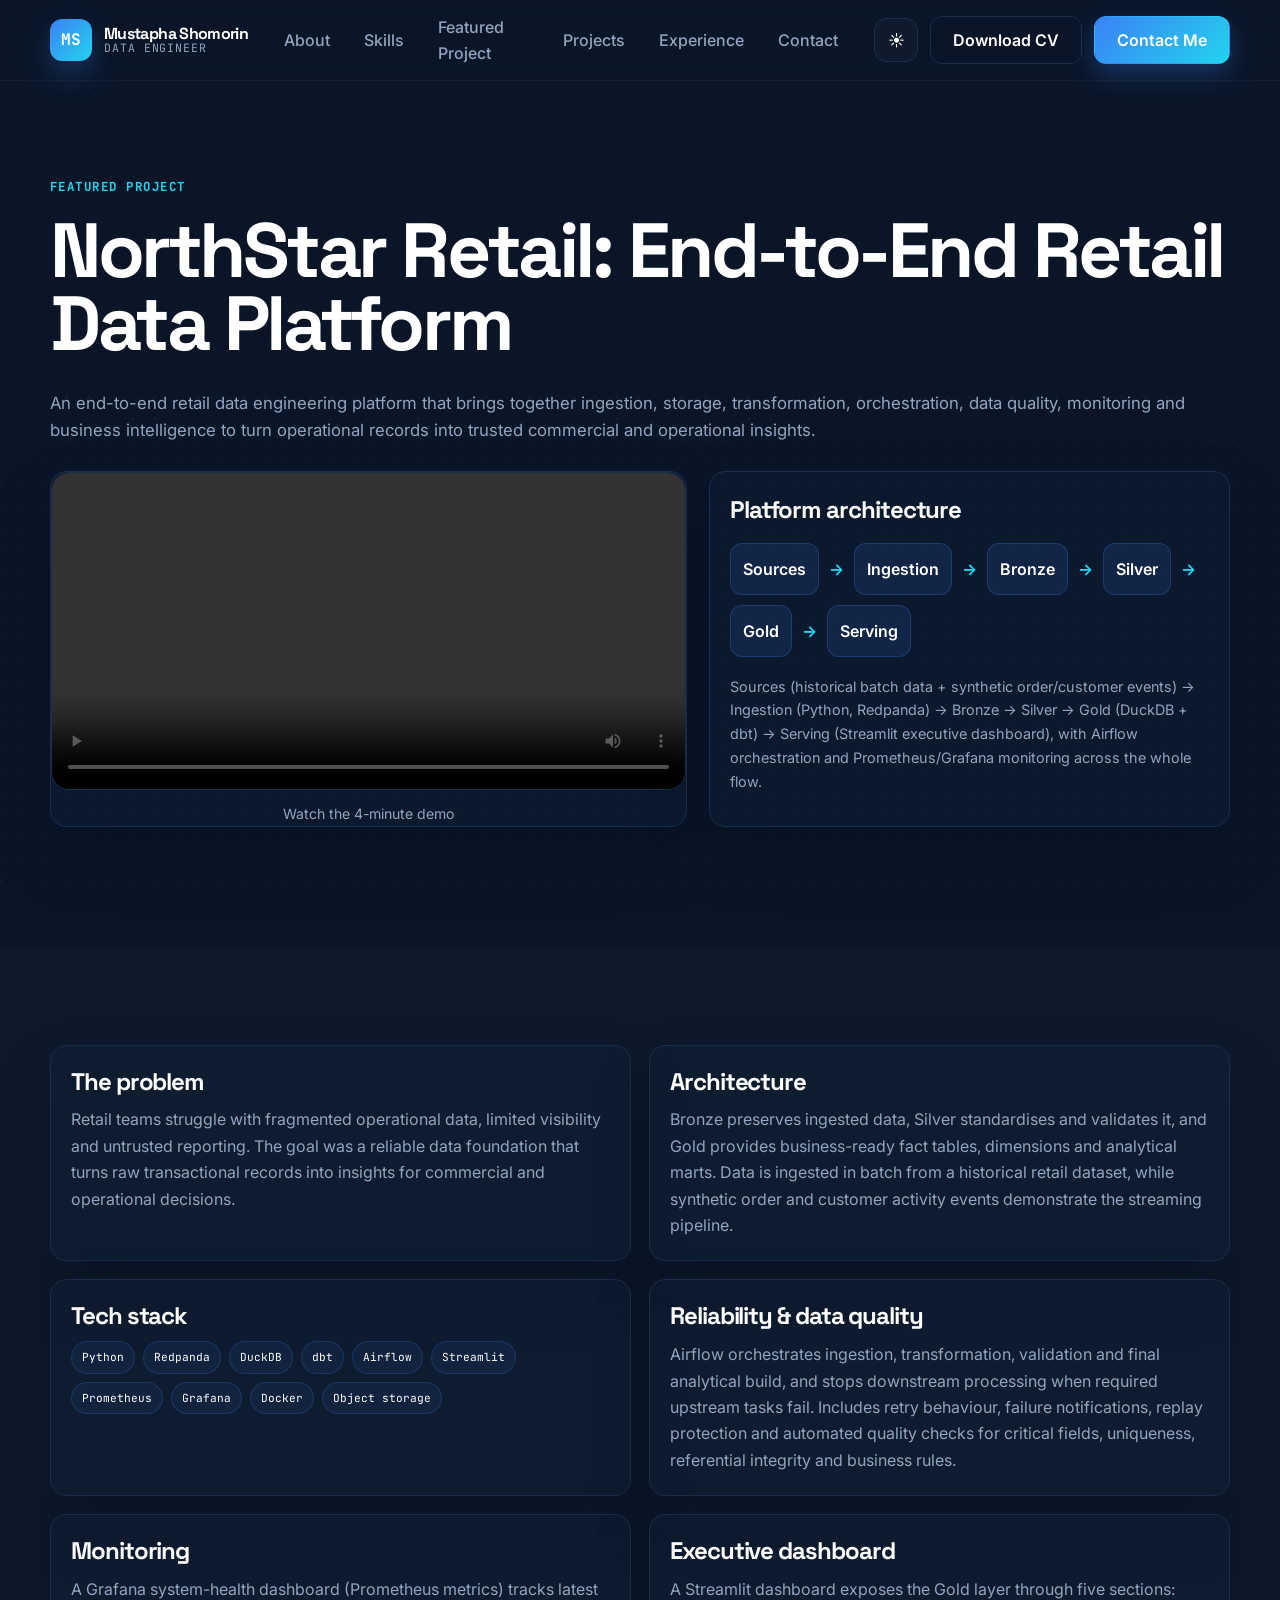
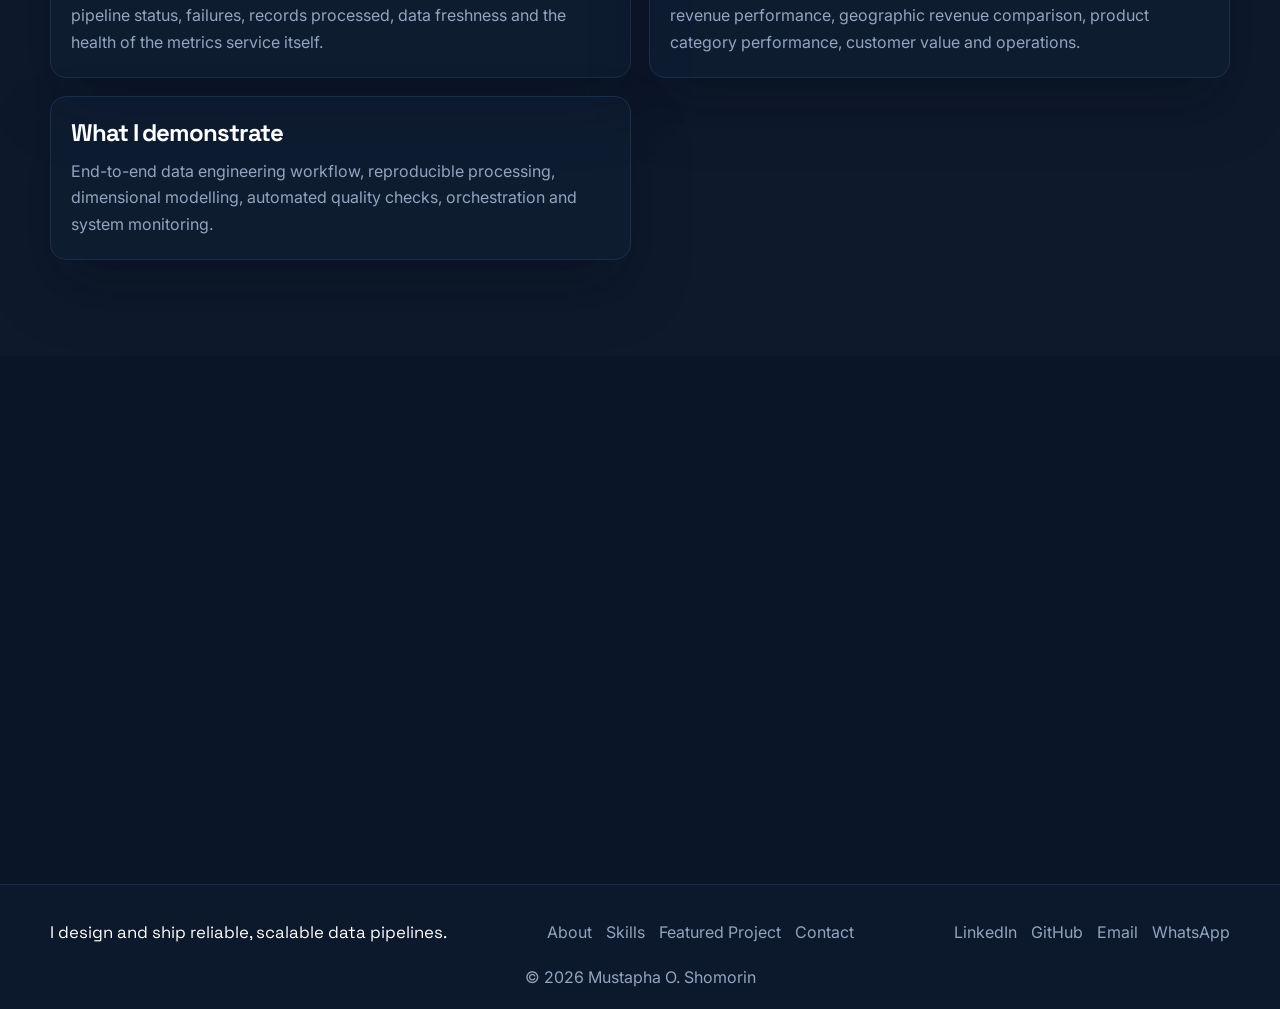
==== Pages/case-study.html @ 8a9c93c8 "Initial portfolio site" ====
<!DOCTYPE html>
<html lang="en">
  <head>
    <meta charset="UTF-8" />
    <meta name="viewport" content="width=device-width, initial-scale=1.0" />
    <title>NorthStar Retail Case Study | Mustapha Shomorin</title>
    <meta name="description" content="Case study for NorthStar Retail, an end-to-end retail data engineering platform built with Python, Redpanda, dbt, Airflow, DuckDB and Streamlit." />
    <link rel="preconnect" href="https://fonts.googleapis.com" />
    <link rel="preconnect" href="https://fonts.gstatic.com" crossorigin />
    <link href="https://fonts.googleapis.com/css2?family=Inter:wght@400;500;600;700;800&family=JetBrains+Mono:wght@400;500;600;700&family=Space+Grotesk:wght@500;600;700&display=swap" rel="stylesheet" />
    <link rel="stylesheet" href="../assests/style.css" />
    <script defer src="../assests/script.js"></script>
  </head>
  <body>
    <header class="site-header">
      <div class="container nav-inner">
        <a class="brand" href="../index.html" aria-label="Mustapha Shomorin home">
          <span class="brand-mark">MS</span>
          <span class="brand-text">
            <span class="brand-name">Mustapha Shomorin</span>
            <span class="brand-role">Data Engineer</span>
          </span>
        </a>

        <nav class="site-nav" aria-label="Primary navigation">
          <ul class="nav-links" id="navLinks">
            <li><a href="../index.html#about">About</a></li>
            <li><a href="../index.html#skills">Skills</a></li>
            <li><a href="../index.html#featured" class="active">Featured Project</a></li>
            <li><a href="projects.html">Projects</a></li>
            <li><a href="../index.html#experience">Experience</a></li>
            <li><a href="../index.html#contact">Contact</a></li>
          </ul>
        </nav>

        <div class="nav-actions">
          <button class="icon-button" id="themeToggle" type="button" aria-label="Toggle dark and light mode">
            <span class="theme-icon" aria-hidden="true">☀</span>
          </button>
          <a class="btn btn-secondary" href="cv.html">Download CV</a>
          <a class="btn btn-primary" href="../index.html#contact">Contact Me</a>
        </div>
      </div>
    </header>

    <main class="case-study-page">
      <section class="section">
        <div class="container">
          <div class="section-heading reveal">
            <p class="eyebrow">Featured project</p>
            <h1>NorthStar Retail: End-to-End Retail Data Platform</h1>
          </div>

          <div class="featured-summary reveal">
            <p>An end-to-end retail data engineering platform that brings together ingestion, storage, transformation, orchestration, data quality, monitoring and business intelligence to turn operational records into trusted commercial and operational insights.</p>
          </div>

          <div class="featured-grid reveal">
            <div class="media-card">
              <div class="video-placeholder">
                <video controls playsinline preload="metadata" src="../demo/NorthStar_Demo.mkv" aria-label="NorthStar Retail demo video"></video>
              </div>
              <p class="caption">Watch the 4-minute demo</p>
            </div>
            <div class="architecture-card">
              <h3>Platform architecture</h3>
              <div class="architecture-flow">
                <div class="flow-step">Sources</div>
                <div class="flow-arrow">→</div>
                <div class="flow-step">Ingestion</div>
                <div class="flow-arrow">→</div>
                <div class="flow-step">Bronze</div>
                <div class="flow-arrow">→</div>
                <div class="flow-step">Silver</div>
                <div class="flow-arrow">→</div>
                <div class="flow-step">Gold</div>
                <div class="flow-arrow">→</div>
                <div class="flow-step">Serving</div>
              </div>
              <p class="small-note">Sources (historical batch data + synthetic order/customer events) → Ingestion (Python, Redpanda) → Bronze → Silver → Gold (DuckDB + dbt) → Serving (Streamlit executive dashboard), with Airflow orchestration and Prometheus/Grafana monitoring across the whole flow.</p>
            </div>
          </div>
        </div>
      </section>

      <section class="section section-soft">
        <div class="container reveal">
          <div class="case-study-box">
            <article class="case-block">
              <h3>The problem</h3>
              <p>Retail teams struggle with fragmented operational data, limited visibility and untrusted reporting. The goal was a reliable data foundation that turns raw transactional records into insights for commercial and operational decisions.</p>
            </article>
            <article class="case-block">
              <h3>Architecture</h3>
              <p>Bronze preserves ingested data, Silver standardises and validates it, and Gold provides business-ready fact tables, dimensions and analytical marts. Data is ingested in batch from a historical retail dataset, while synthetic order and customer activity events demonstrate the streaming pipeline.</p>
            </article>
            <article class="case-block">
              <h3>Tech stack</h3>
              <div class="badge-row">
                <span class="tech-badge">Python</span>
                <span class="tech-badge">Redpanda</span>
                <span class="tech-badge">DuckDB</span>
                <span class="tech-badge">dbt</span>
                <span class="tech-badge">Airflow</span>
                <span class="tech-badge">Streamlit</span>
                <span class="tech-badge">Prometheus</span>
                <span class="tech-badge">Grafana</span>
                <span class="tech-badge">Docker</span>
                <span class="tech-badge">Object storage</span>
              </div>
            </article>
            <article class="case-block">
              <h3>Reliability &amp; data quality</h3>
              <p>Airflow orchestrates ingestion, transformation, validation and final analytical build, and stops downstream processing when required upstream tasks fail. Includes retry behaviour, failure notifications, replay protection and automated quality checks for critical fields, uniqueness, referential integrity and business rules.</p>
            </article>
            <article class="case-block">
              <h3>Monitoring</h3>
              <p>A Grafana system-health dashboard (Prometheus metrics) tracks latest pipeline status, failures, records processed, data freshness and the health of the metrics service itself.</p>
            </article>
            <article class="case-block">
              <h3>Executive dashboard</h3>
              <p>A Streamlit dashboard exposes the Gold layer through five sections: revenue performance, geographic revenue comparison, product category performance, customer value and operations.</p>
            </article>
            <article class="case-block">
              <h3>What I demonstrate</h3>
              <p>End-to-end data engineering workflow, reproducible processing, dimensional modelling, automated quality checks, orchestration and system monitoring.</p>
            </article>
          </div>
        </div>
      </section>

      <section class="section">
        <div class="container reveal">
          <div class="screenshot-row">
            <div class="screenshot-slot"><span>Streamlit dashboard screenshot</span></div>
            <div class="screenshot-slot"><span>Grafana dashboard screenshot</span></div>
            <div class="screenshot-slot"><span>Airflow DAG screenshot</span></div>
          </div>
          <div class="featured-actions">
            <a class="btn btn-primary" href="../demo/NorthStar_Demo.mkv" target="_blank" rel="noreferrer">Watch Demo</a>
            <a class="btn btn-secondary" href="https://github.com/mustapha-shomorin" target="_blank" rel="noreferrer">View on GitHub</a>
            <a class="btn btn-secondary" href="https://www.linkedin.com/in/mustaphashomorin/" target="_blank" rel="noreferrer">Read on LinkedIn</a>
          </div>
          <p class="disclaimer">Portfolio project built on historical and synthetic data. Business identifiers are generalised to focus on the technical implementation.</p>
        </div>
      </section>
    </main>

    <footer class="site-footer">
      <div class="container footer-grid">
        <div>
          <p class="footer-tagline">I design and ship reliable, scalable data pipelines.</p>
        </div>
        <div class="footer-links">
          <a href="../index.html#about">About</a>
          <a href="../index.html#skills">Skills</a>
          <a href="../index.html#featured">Featured Project</a>
          <a href="../index.html#contact">Contact</a>
        </div>
        <div class="footer-socials">
          <a href="https://www.linkedin.com/in/mustaphashomorin/">LinkedIn</a>
          <a href="https://github.com/mustapha-shomorin">GitHub</a>
          <a href="mailto:mustaphashomorin@gmail.com">Email</a>
          <a href="https://wa.me/2349033945003?text=Hi%20Mustapha%2C%20I%20saw%20your%20portfolio%20and%20would%20like%20to%20connect.">WhatsApp</a>
        </div>
      </div>
      <div class="container footer-bottom">
        <p>© 2026 Mustapha O. Shomorin</p>
      </div>
    </footer>

    <button class="back-to-top" type="button" aria-label="Back to top">↑</button>
  </body>
</html>
---- assests/style.css ----
:root {
  --bg: #0a1628;
  --bg-alt: #0c1d33;
  --surface: #0f1f38;
  --surface-strong: #12273f;
  --card: rgba(17, 31, 53, 0.72);
  --border: #1b2d4d;
  --text: #e8eef9;
  --text-strong: #ffffff;
  --muted: #93a4c0;
  --accent: #3b82f6;
  --accent-strong: #255ee7;
  --cyan: #22d3ee;
  --amber: #fbbf24;
  --shadow: 0 30px 60px rgba(2, 6, 23, 0.28);
  --grid: rgba(59, 130, 246, 0.12);
  --head: 'Space Grotesk', 'Segoe UI', sans-serif;
  --body: 'Inter', 'Segoe UI', sans-serif;
  --mono: 'JetBrains Mono', 'SFMono-Regular', monospace;
  --radius: 16px;
  --radius-sm: 12px;
  --container: 1180px;
  --transition: 220ms ease;
}

[data-theme='light'] {
  --bg: #f7f9fc;
  --bg-alt: #edf3fb;
  --surface: #ffffff;
  --surface-strong: #edf2f9;
  --card: rgba(255, 255, 255, 0.9);
  --border: #d6e0ee;
  --text: #0b1b33;
  --text-strong: #081a2f;
  --muted: #5b6e8c;
  --shadow: 0 25px 60px rgba(15, 23, 42, 0.08);
  --grid: rgba(59, 130, 246, 0.08);
}

* {
  box-sizing: border-box;
}

html {
  scroll-behavior: smooth;
}

body {
  margin: 0;
  font-family: var(--body);
  background: var(--bg);
  color: var(--text);
  line-height: 1.65;
  text-rendering: optimizeLegibility;
  -webkit-font-smoothing: antialiased;
}

body::before {
  content: '';
  position: fixed;
  inset: 0;
  background-image: radial-gradient(circle at 1px 1px, var(--grid) 1px, transparent 0);
  background-size: 22px 22px;
  opacity: 0.55;
  pointer-events: none;
  z-index: 0;
}

img {
  max-width: 100%;
  display: block;
}

a {
  color: inherit;
  text-decoration: none;
}

button,
input,
textarea {
  font: inherit;
}

button {
  cursor: pointer;
}

main,
footer,
header {
  position: relative;
  z-index: 1;
}

.container {
  width: min(var(--container), calc(100% - 32px));
  margin: 0 auto;
}

.section {
  padding: 96px 0;
}

.section-soft {
  background: rgba(148, 163, 184, 0.03);
}

.eyebrow {
  margin: 0 0 16px;
  color: var(--cyan);
  font-size: 0.78rem;
  font-weight: 700;
  letter-spacing: 0.12em;
  text-transform: uppercase;
  font-family: var(--mono);
}

h1, h2, h3 {
  margin: 0;
  font-family: var(--head);
  letter-spacing: -0.045em;
  color: var(--text-strong);
}

h1 {
  font-size: clamp(2.8rem, 6vw, 5rem);
  line-height: 0.95;
  margin-bottom: 18px;
}

h2 {
  font-size: clamp(2rem, 3.5vw, 3rem);
  line-height: 1.05;
}

h3 {
  font-size: clamp(1.2rem, 2vw, 1.5rem);
  line-height: 1.2;
}

p {
  margin: 0;
  color: var(--muted);
}

.btn {
  display: inline-flex;
  align-items: center;
  justify-content: center;
  min-height: 48px;
  padding: 0 22px;
  border-radius: var(--radius-sm);
  font-weight: 600;
  transition: transform var(--transition), box-shadow var(--transition), border-color var(--transition), background var(--transition);
  border: 1px solid transparent;
}

.btn:hover,
.btn:focus-visible {
  transform: translateY(-1px);
}

.btn-primary {
  background: linear-gradient(135deg, var(--accent), var(--cyan));
  color: #fff;
  box-shadow: 0 10px 25px rgba(59, 130, 246, 0.3);
}

.btn-secondary {
  background: transparent;
  border-color: var(--border);
  color: var(--text-strong);
}

.btn-ghost {
  background: rgba(59, 130, 246, 0.08);
  color: var(--text-strong);
  border-color: rgba(59, 130, 246, 0.3);
}

.btn.disabled,
.btn:disabled {
  opacity: 0.5;
  pointer-events: none;
}

.site-header {
  position: sticky;
  top: 0;
  z-index: 50;
  backdrop-filter: blur(16px);
  background: rgba(10, 22, 40, 0.7);
  border-bottom: 1px solid rgba(255, 255, 255, 0.04);
}

[data-theme='light'] .site-header {
  background: rgba(247, 249, 252, 0.72);
}

.nav-inner {
  display: flex;
  align-items: center;
  justify-content: space-between;
  min-height: 80px;
  gap: 24px;
}

.brand {
  display: inline-flex;
  align-items: center;
  gap: 12px;
  min-width: 0;
}

.brand-mark {
  display: grid;
  place-items: center;
  width: 42px;
  height: 42px;
  border-radius: 12px;
  background: linear-gradient(135deg, var(--accent), var(--cyan));
  color: #fff;
  font-family: var(--mono);
  font-weight: 700;
  box-shadow: 0 12px 28px rgba(59, 130, 246, 0.28);
}

.brand-text {
  display: flex;
  flex-direction: column;
  line-height: 1.1;
}

.brand-name {
  font-weight: 700;
  color: var(--text-strong);
  font-family: var(--head);
  letter-spacing: -0.04em;
}

.brand-role {
  font-size: 0.72rem;
  color: var(--muted);
  font-family: var(--mono);
  text-transform: uppercase;
  letter-spacing: 0.08em;
}

.site-nav {
  flex: 1;
  display: flex;
  justify-content: center;
}

.nav-links {
  display: flex;
  align-items: center;
  gap: 10px;
  padding: 0;
  margin: 0;
  list-style: none;
}

.nav-links a {
  position: relative;
  display: inline-flex;
  align-items: center;
  padding: 10px 12px;
  border-radius: 10px;
  color: var(--muted);
  font-weight: 500;
  transition: color var(--transition), background var(--transition);
}

.nav-links a:hover,
.nav-links a:focus-visible,
.nav-links a.active {
  color: var(--text-strong);
  background: rgba(148, 163, 184, 0.08);
}

.nav-actions {
  display: flex;
  align-items: center;
  gap: 12px;
}

.icon-button {
  width: 44px;
  height: 44px;
  border-radius: 12px;
  border: 1px solid var(--border);
  background: rgba(148, 163, 184, 0.04);
  color: var(--text-strong);
}

.hero {
  position: relative;
  overflow: hidden;
  padding-top: 60px;
  padding-bottom: 56px;
}

.hero-background {
  position: absolute;
  inset: 0;
  overflow: hidden;
  pointer-events: none;
}

.orb {
  position: absolute;
  border-radius: 50%;
  filter: blur(50px);
  opacity: 0.35;
}

.orb-one {
  width: 420px;
  height: 420px;
  background: rgba(59, 130, 246, 0.18);
  top: -160px;
  left: -60px;
}

.orb-two {
  width: 340px;
  height: 340px;
  background: rgba(34, 211, 238, 0.18);
  right: 2%;
  top: 90px;
}

.data-grid {
  position: absolute;
  inset: 0;
  background-image: linear-gradient(var(--grid) 1px, transparent 1px), linear-gradient(90deg, var(--grid) 1px, transparent 1px);
  background-size: 32px 32px;
  mask-image: radial-gradient(circle at center, black 35%, transparent 100%);
  opacity: 0.25;
}

.node-flow {
  position: absolute;
  height: 1px;
  background: linear-gradient(90deg, transparent, rgba(34, 211, 238, 0.7), transparent);
  box-shadow: 0 0 10px rgba(34, 211, 238, 0.6);
}

.node-flow::before,
.node-flow::after {
  content: '';
  position: absolute;
  width: 8px;
  height: 8px;
  border-radius: 50%;
  background: var(--cyan);
  top: 50%;
  transform: translateY(-50%);
  box-shadow: 0 0 18px rgba(34, 211, 238, 0.9);
}

.node-flow::before { left: 10%; }
.node-flow::after { right: 10%; }

.node-flow-1 { top: 26%; left: 18%; width: 32%; transform: rotate(18deg); }
.node-flow-2 { top: 42%; right: 18%; width: 28%; transform: rotate(-12deg); }
.node-flow-3 { bottom: 22%; left: 26%; width: 28%; transform: rotate(10deg); }

.hero-grid {
  position: relative;
  display: grid;
  grid-template-columns: 1.1fr 0.9fr;
  gap: 52px;
  align-items: center;
}

.hero-copy {
  max-width: 650px;
}

.hero-copy .lead {
  max-width: 620px;
  font-size: clamp(1.06rem, 1.8vw, 1.5rem);
  line-height: 1.6;
  color: var(--muted);
  margin-top: 18px;
}

.typing-line {
  min-height: 52px;
  margin-top: 12px;
  margin-bottom: 10px;
  font-size: clamp(1.1rem, 2vw, 1.7rem);
  font-weight: 700;
  color: var(--cyan);
  font-family: var(--mono);
}

.typing-cursor {
  display: inline-block;
  color: var(--cyan);
  animation: blink 1s step-end infinite;
}

@keyframes blink {
  50% { opacity: 0; }
}

.hero-actions {
  display: flex;
  flex-wrap: wrap;
  gap: 16px;
  margin-top: 30px;
}

.social-list {
  list-style: none;
  display: flex;
  flex-wrap: wrap;
  gap: 14px;
  padding: 0;
  margin: 36px 0 0;
}

.social-list li {
  flex: 1 1 220px;
}

.social-list a {
  display: flex;
  flex-direction: column;
  gap: 6px;
  padding: 12px 14px;
  border-radius: 12px;
  border: 1px solid var(--border);
  background: rgba(15, 31, 56, 0.36);
  color: var(--text-strong);
  transition: border-color var(--transition), transform var(--transition), background var(--transition);
}

.social-list a:hover,
.social-list a:focus-visible {
  transform: translateY(-2px);
  border-color: rgba(59, 130, 246, 0.6);
  background: rgba(59, 130, 246, 0.06);
}

.social-list span {
  font-weight: 600;
}

.social-list small {
  font-size: 0.72rem;
  color: var(--muted);
  font-family: var(--mono);
}

.placeholder {
  color: var(--amber);
  font-family: var(--mono);
  font-size: 0.72rem;
}

.hero-visual {
  position: relative;
  display: flex;
  justify-content: center;
  align-items: center;
  min-height: 560px;
}

.portrait-frame {
  position: relative;
  width: min(100%, 440px);
  aspect-ratio: 4 / 5.1;
  border-radius: 28px;
  overflow: hidden;
  border: 1px solid rgba(59, 130, 246, 0.4);
  background: linear-gradient(135deg, rgba(59, 130, 246, 0.18), rgba(34, 211, 238, 0.08));
  box-shadow: 0 20px 55px rgba(59, 130, 246, 0.25);
}

.portrait-frame::before {
  content: '';
  position: absolute;
  inset: 0;
  background: linear-gradient(180deg, rgba(10, 22, 40, 0.04), rgba(10, 22, 40, 0.26));
}

.portrait-frame img {
  width: 100%;
  height: 100%;
  object-fit: cover;
  filter: saturate(0.95) contrast(1.05);
}

.mini-card {
  position: absolute;
  display: inline-flex;
  align-items: center;
  min-height: 56px;
  padding: 12px 16px;
  border-radius: 14px;
  background: rgba(15, 31, 56, 0.82);
  border: 1px solid var(--border);
  backdrop-filter: blur(10px);
  box-shadow: var(--shadow);
}

.mini-card .mini-label {
  font-size: 0.74rem;
  color: var(--text-strong);
  font-family: var(--mono);
  letter-spacing: 0.02em;
}

.card-one {
  left: 4%;
  top: 14%;
}

.card-two {
  right: 2%;
  top: 22%;
}

.card-three {
  left: 16%;
  bottom: 7%;
}

.impact-strip {
  padding: 26px 0 0;
}

.impact-grid {
  display: grid;
  grid-template-columns: repeat(5, minmax(0, 1fr));
  gap: 20px;
}

.impact-metric {
  padding: 26px 18px;
  border-radius: var(--radius);
  border: 1px solid var(--border);
  background: linear-gradient(180deg, rgba(17, 31, 53, 0.7), rgba(17, 31, 53, 0.4));
  box-shadow: var(--shadow);
}

[data-theme='light'] .impact-metric {
  background: linear-gradient(180deg, rgba(255, 255, 255, 0.9), rgba(237, 242, 249, 0.9));
}

.metric {
  display: block;
  margin-bottom: 8px;
  font-size: clamp(1.4rem, 2vw, 2rem);
  font-weight: 700;
  font-family: var(--mono);
  color: var(--text-strong);
}

.impact-metric p {
  font-size: 0.82rem;
  line-height: 1.5;
}

.section-heading {
  margin-bottom: 30px;
}

.about-grid {
  display: grid;
  grid-template-columns: 1.2fr 0.8fr;
  gap: 32px;
  align-items: start;
}

.about-copy {
  display: grid;
  gap: 22px;
  font-size: 1.08rem;
}

.facts-card {
  padding: 26px 24px;
  border-radius: var(--radius);
  border: 1px solid var(--border);
  background: rgba(15, 31, 56, 0.42);
  box-shadow: var(--shadow);
}

[data-theme='light'] .facts-card {
  background: rgba(255, 255, 255, 0.9);
}

.facts-card h3 {
  margin-bottom: 18px;
}

.facts-card ul {
  list-style: none;
  margin: 0;
  padding: 0;
  display: grid;
  gap: 14px;
}

.facts-card li {
  display: grid;
  gap: 6px;
  padding-top: 12px;
  border-top: 1px solid var(--border);
}

.facts-card span {
  font-size: 0.72rem;
  color: var(--muted);
  font-family: var(--mono);
  text-transform: uppercase;
  letter-spacing: 0.08em;
}

.skills-grid {
  display: grid;
  grid-template-columns: repeat(4, minmax(0, 1fr));
  gap: 22px;
}

.skill-card,
.project-card,
.edu-card,
.contact-card,
.case-block,
.media-card,
.architecture-card,
.timeline-content,
.fact-card {
  border: 1px solid var(--border);
  background: rgba(15, 31, 56, 0.42);
  border-radius: var(--radius);
  box-shadow: var(--shadow);
}

[data-theme='light'] .skill-card,
[data-theme='light'] .project-card,
[data-theme='light'] .edu-card,
[data-theme='light'] .contact-card,
[data-theme='light'] .case-block,
[data-theme='light'] .media-card,
[data-theme='light'] .architecture-card,
[data-theme='light'] .timeline-content {
  background: rgba(255, 255, 255, 0.9);
}

.skill-card {
  padding: 24px 20px 18px;
}

.skill-card h3 {
  margin-bottom: 10px;
}

.skill-card p {
  margin-bottom: 16px;
}

.badge-row {
  display: flex;
  flex-wrap: wrap;
  gap: 8px;
}

.tech-badge,
.tag-inline {
  display: inline-flex;
  align-items: center;
  min-height: 30px;
  border-radius: 999px;
  padding: 6px 10px;
  border: 1px solid rgba(59, 130, 246, 0.22);
  background: rgba(59, 130, 246, 0.08);
  color: var(--text-strong);
  font-size: 0.7rem;
  font-family: var(--mono);
}

.featured-summary {
  margin-bottom: 26px;
  font-size: 1.05rem;
}

.featured-grid {
  display: grid;
  grid-template-columns: 1.1fr 0.9fr;
  gap: 22px;
  margin-bottom: 26px;
}

.video-placeholder {
  display: grid;
  place-items: center;
  min-height: 310px;
  border-radius: 18px;
  overflow: hidden;
  background: linear-gradient(135deg, rgba(59, 130, 246, 0.2), rgba(34, 211, 238, 0.08));
  border: 1px solid var(--border);
}

.video-placeholder video {
  width: 100%;
  height: 100%;
  display: block;
  background: #050d1a;
  object-fit: cover;
}

.play-button {
  width: 86px;
  height: 86px;
  border-radius: 50%;
  border: none;
  background: rgba(10, 22, 40, 0.82);
  color: #fff;
  font-size: 2rem;
  box-shadow: 0 15px 35px rgba(15, 23, 42, 0.3);
}

.caption {
  margin-top: 12px;
  font-size: 0.88rem;
  color: var(--muted);
  text-align: center;
}

.architecture-card {
  padding: 24px 20px;
}

.architecture-card h3 {
  margin-bottom: 18px;
}

.architecture-flow {
  display: flex;
  flex-wrap: wrap;
  align-items: center;
  gap: 10px;
  margin-bottom: 18px;
}

.flow-step {
  display: inline-flex;
  align-items: center;
  justify-content: center;
  min-height: 52px;
  padding: 0 12px;
  border-radius: 12px;
  background: rgba(59, 130, 246, 0.12);
  border: 1px solid rgba(59, 130, 246, 0.25);
  color: var(--text-strong);
  font-weight: 600;
}

.flow-arrow {
  color: var(--cyan);
  font-weight: 700;
}

.small-note {
  font-size: 0.9rem;
}

.case-study-box {
  display: grid;
  gap: 18px;
  grid-template-columns: repeat(2, minmax(0, 1fr));
}

.case-block {
  padding: 22px 20px;
}

.case-block h3 {
  margin-bottom: 10px;
}

.screenshot-row {
  display: grid;
  grid-template-columns: repeat(3, minmax(0, 1fr));
  gap: 18px;
  margin-top: 24px;
}

.screenshot-slot {
  display: grid;
  place-items: center;
  min-height: 200px;
  border: 1px solid var(--border);
  border-radius: var(--radius);
  background: linear-gradient(135deg, rgba(59, 130, 246, 0.08), rgba(34, 211, 238, 0.04));
  color: var(--text-strong);
  text-align: center;
  padding: 16px;
}

.featured-actions {
  display: flex;
  flex-wrap: wrap;
  gap: 16px;
  margin-top: 24px;
}

.disclaimer {
  margin-top: 18px;
  font-size: 0.82rem;
  color: var(--muted);
  font-style: italic;
}

.project-grid {
  display: grid;
  grid-template-columns: repeat(4, minmax(0, 1fr));
  gap: 22px;
}

.project-card {
  overflow: hidden;
}

.project-thumb {
  height: 180px;
  background-size: cover;
  background-position: center;
  border-bottom: 1px solid var(--border);
}

.thumb-one { background-image: linear-gradient(135deg, rgba(59,130,246,0.16), rgba(34,211,238,0.1)), url('https://images.unsplash.com/photo-1504384308090-c894fdcc538d?auto=format&fit=crop&w=800&q=80'); }
.thumb-two { background-image: linear-gradient(135deg, rgba(59,130,246,0.16), rgba(34,211,238,0.1)), url('https://images.unsplash.com/photo-1516321318423-f06f85e504b3?auto=format&fit=crop&w=800&q=80'); }
.thumb-three { background-image: linear-gradient(135deg, rgba(59,130,246,0.16), rgba(34,211,238,0.1)), url('https://images.unsplash.com/photo-1576091160550-2173dba999ef?auto=format&fit=crop&w=800&q=80'); }
.thumb-four { background-image: linear-gradient(135deg, rgba(59,130,246,0.16), rgba(34,211,238,0.1)), url('https://images.unsplash.com/photo-1576765608535-5f04d1e3f289?auto=format&fit=crop&w=800&q=80'); }
.thumb-five { background-image: linear-gradient(135deg, rgba(59,130,246,0.16), rgba(34,211,238,0.1)), url('https://images.unsplash.com/photo-1552664730-d307ca884978?auto=format&fit=crop&w=800&q=80'); }
.thumb-six { background-image: linear-gradient(135deg, rgba(59,130,246,0.16), rgba(34,211,238,0.1)), url('https://images.unsplash.com/photo-1611974789855-9c2a0a7236a3?auto=format&fit=crop&w=800&q=80'); }
.thumb-seven { background-image: linear-gradient(135deg, rgba(59,130,246,0.16), rgba(34,211,238,0.1)), url('https://images.unsplash.com/photo-1460925895917-afdab827c52f?auto=format&fit=crop&w=800&q=80'); }
.thumb-eight { background-image: linear-gradient(135deg, rgba(59,130,246,0.16), rgba(34,211,238,0.1)), url('https://images.unsplash.com/photo-1522202176988-66273c2fd55f?auto=format&fit=crop&w=800&q=80'); }

.project-body {
  padding: 22px 18px 20px;
}

.project-date {
  margin-bottom: 10px;
  font-size: 0.72rem;
  font-family: var(--mono);
  color: var(--cyan);
  text-transform: uppercase;
  letter-spacing: 0.08em;
}

.project-body h3 {
  margin-bottom: 10px;
  font-size: 1.2rem;
}

.project-body p {
  margin-bottom: 16px;
  font-size: 0.95rem;
}

.text-link {
  display: inline-flex;
  margin-top: 12px;
  color: var(--cyan);
  font-weight: 600;
}

.timeline {
  position: relative;
  display: grid;
  gap: 22px;
}

.timeline::before {
  content: '';
  position: absolute;
  left: 17px;
  top: 0;
  bottom: 0;
  width: 2px;
  background: rgba(59, 130, 246, 0.2);
}

.timeline-item {
  position: relative;
  display: grid;
  grid-template-columns: 40px 1fr;
  gap: 24px;
  align-items: start;
}

.timeline-marker {
  position: relative;
  width: 14px;
  height: 14px;
  border-radius: 50%;
  background: linear-gradient(135deg, var(--accent), var(--cyan));
  margin-top: 20px;
  box-shadow: 0 0 0 5px rgba(59, 130, 246, 0.15);
  z-index: 1;
}

.timeline-content {
  padding: 22px 22px 18px;
}

.timeline-header {
  display: flex;
  justify-content: space-between;
  flex-wrap: wrap;
  gap: 10px;
  align-items: baseline;
  margin-bottom: 8px;
}

.timeline-header span {
  color: var(--muted);
  font-size: 0.82rem;
}

.role {
  font-size: 1rem;
  color: var(--text-strong);
  font-weight: 600;
  margin-bottom: 6px;
}

.dates {
  margin-bottom: 12px;
  font-size: 0.8rem;
  color: var(--muted);
  font-family: var(--mono);
}

.timeline-content ul {
  list-style: disc;
  margin: 0 0 18px;
  padding-left: 20px;
  display: grid;
  gap: 8px;
  color: var(--muted);
}

.env-row {
  display: flex;
  flex-wrap: wrap;
  align-items: center;
  gap: 8px;
}

.env-tag {
  font-family: var(--mono);
  font-size: 0.7rem;
  text-transform: uppercase;
  letter-spacing: 0.08em;
  color: var(--muted);
}

.edu-grid {
  display: grid;
  grid-template-columns: repeat(5, minmax(0, 1fr));
  gap: 20px;
}

.edu-card {
  padding: 22px 18px;
}

.edu-label {
  display: inline-block;
  margin-bottom: 12px;
  color: var(--cyan);
  font-size: 0.72rem;
  font-family: var(--mono);
  text-transform: uppercase;
  letter-spacing: 0.08em;
}

.edu-card h3 {
  margin-bottom: 8px;
  font-size: 1.1rem;
}

.contact-section {
  padding-bottom: 110px;
}

.contact-grid {
  display: grid;
  grid-template-columns: repeat(3, minmax(0, 1fr));
  gap: 20px;
}

.contact-card {
  display: grid;
  gap: 8px;
  padding: 24px 20px;
  transition: transform var(--transition), border-color var(--transition);
}

.contact-card:hover,
.contact-card:focus-visible {
  transform: translateY(-2px);
  border-color: rgba(59, 130, 246, 0.4);
}

.contact-type {
  font-size: 0.76rem;
  color: var(--muted);
  font-family: var(--mono);
  text-transform: uppercase;
  letter-spacing: 0.08em;
}

.contact-card strong {
  font-size: 1rem;
  color: var(--text-strong);
}

.contact-note {
  margin-top: 24px;
  font-size: 1rem;
  color: var(--muted);
}

.contact-form {
  margin-top: 28px;
  display: grid;
  gap: 18px;
}

.field-row {
  display: grid;
  grid-template-columns: repeat(2, minmax(0, 1fr));
  gap: 18px;
}

.contact-form label {
  display: grid;
  gap: 8px;
  color: var(--text-strong);
  font-weight: 600;
}

.contact-form input,
.contact-form textarea {
  width: 100%;
  border-radius: 12px;
  border: 1px solid var(--border);
  background: rgba(17, 31, 53, 0.36);
  color: var(--text-strong);
  padding: 14px 16px;
}

.contact-form textarea {
  resize: vertical;
  min-height: 140px;
}

.site-footer {
  position: relative;
  z-index: 1;
  padding: 34px 0 18px;
  border-top: 1px solid var(--border);
  background: rgba(148, 163, 184, 0.02);
}

.footer-grid {
  display: flex;
  justify-content: space-between;
  align-items: center;
  gap: 18px;
  flex-wrap: wrap;
}

.footer-tagline {
  font-family: var(--head);
  font-size: 1.05rem;
  color: var(--text-strong);
}

.footer-links,
.footer-socials {
  display: flex;
  align-items: center;
  gap: 14px;
  flex-wrap: wrap;
}

.footer-links a,
.footer-socials a {
  color: var(--muted);
}

.footer-bottom {
  padding-top: 18px;
  text-align: center;
}

.back-to-top {
  position: fixed;
  right: 24px;
  bottom: 24px;
  width: 48px;
  height: 48px;
  border: none;
  border-radius: 50%;
  background: linear-gradient(135deg, var(--accent), var(--cyan));
  color: #fff;
  font-size: 1.4rem;
  box-shadow: 0 18px 35px rgba(59, 130, 246, 0.22);
  opacity: 0;
  pointer-events: none;
  transform: translateY(12px);
  transition: opacity var(--transition), transform var(--transition);
}

.back-to-top.visible {
  opacity: 1;
  pointer-events: auto;
  transform: translateY(0);
}

.reveal {
  opacity: 0;
  transform: translateY(18px);
  transition: opacity 600ms ease, transform 600ms ease;
}

.reveal.visible {
  opacity: 1;
  transform: translateY(0);
}

@media (max-width: 1080px) {
  .skills-grid {
    grid-template-columns: repeat(2, minmax(0, 1fr));
  }

  .project-grid {
    grid-template-columns: repeat(2, minmax(0, 1fr));
  }

  .edu-grid {
    grid-template-columns: repeat(3, minmax(0, 1fr));
  }
}

@media (max-width: 900px) {
  .site-header {
    position: sticky;
  }

  .nav-inner {
    flex-wrap: wrap;
    justify-content: center;
    padding-top: 16px;
    padding-bottom: 16px;
  }

  .site-nav {
    width: 100%;
    order: 3;
  }

  .nav-links {
    justify-content: center;
    flex-wrap: wrap;
  }

  .hero-grid,
  .about-grid,
  .featured-grid,
  .contact-grid,
  .field-row,
  .case-study-box {
    grid-template-columns: 1fr;
  }

  .impact-grid {
    grid-template-columns: repeat(2, minmax(0, 1fr));
  }

  .project-grid,
  .edu-grid {
    grid-template-columns: repeat(2, minmax(0, 1fr));
  }

  .screenshot-row {
    grid-template-columns: 1fr;
  }
}

@media (max-width: 620px) {
  .section {
    padding: 72px 0;
  }

  .nav-actions {
    width: 100%;
    justify-content: center;
  }

  .nav-actions .btn {
    flex: 1 1 0;
  }

  .social-list li {
    flex-basis: 100%;
  }

  .impact-grid,
  .skills-grid,
  .project-grid,
  .edu-grid {
    grid-template-columns: 1fr;
  }

  .hero {
    padding-top: 42px;
  }

  .hero-copy .lead {
    font-size: 1.05rem;
  }

  .mini-card {
    display: none;
  }
}

@media (prefers-reduced-motion: reduce) {
  html {
    scroll-behavior: auto;
  }

  *, *::before, *::after {
    animation: none !important;
    transition: none !important;
  }

  .reveal {
    opacity: 1;
    transform: none;
  }
}
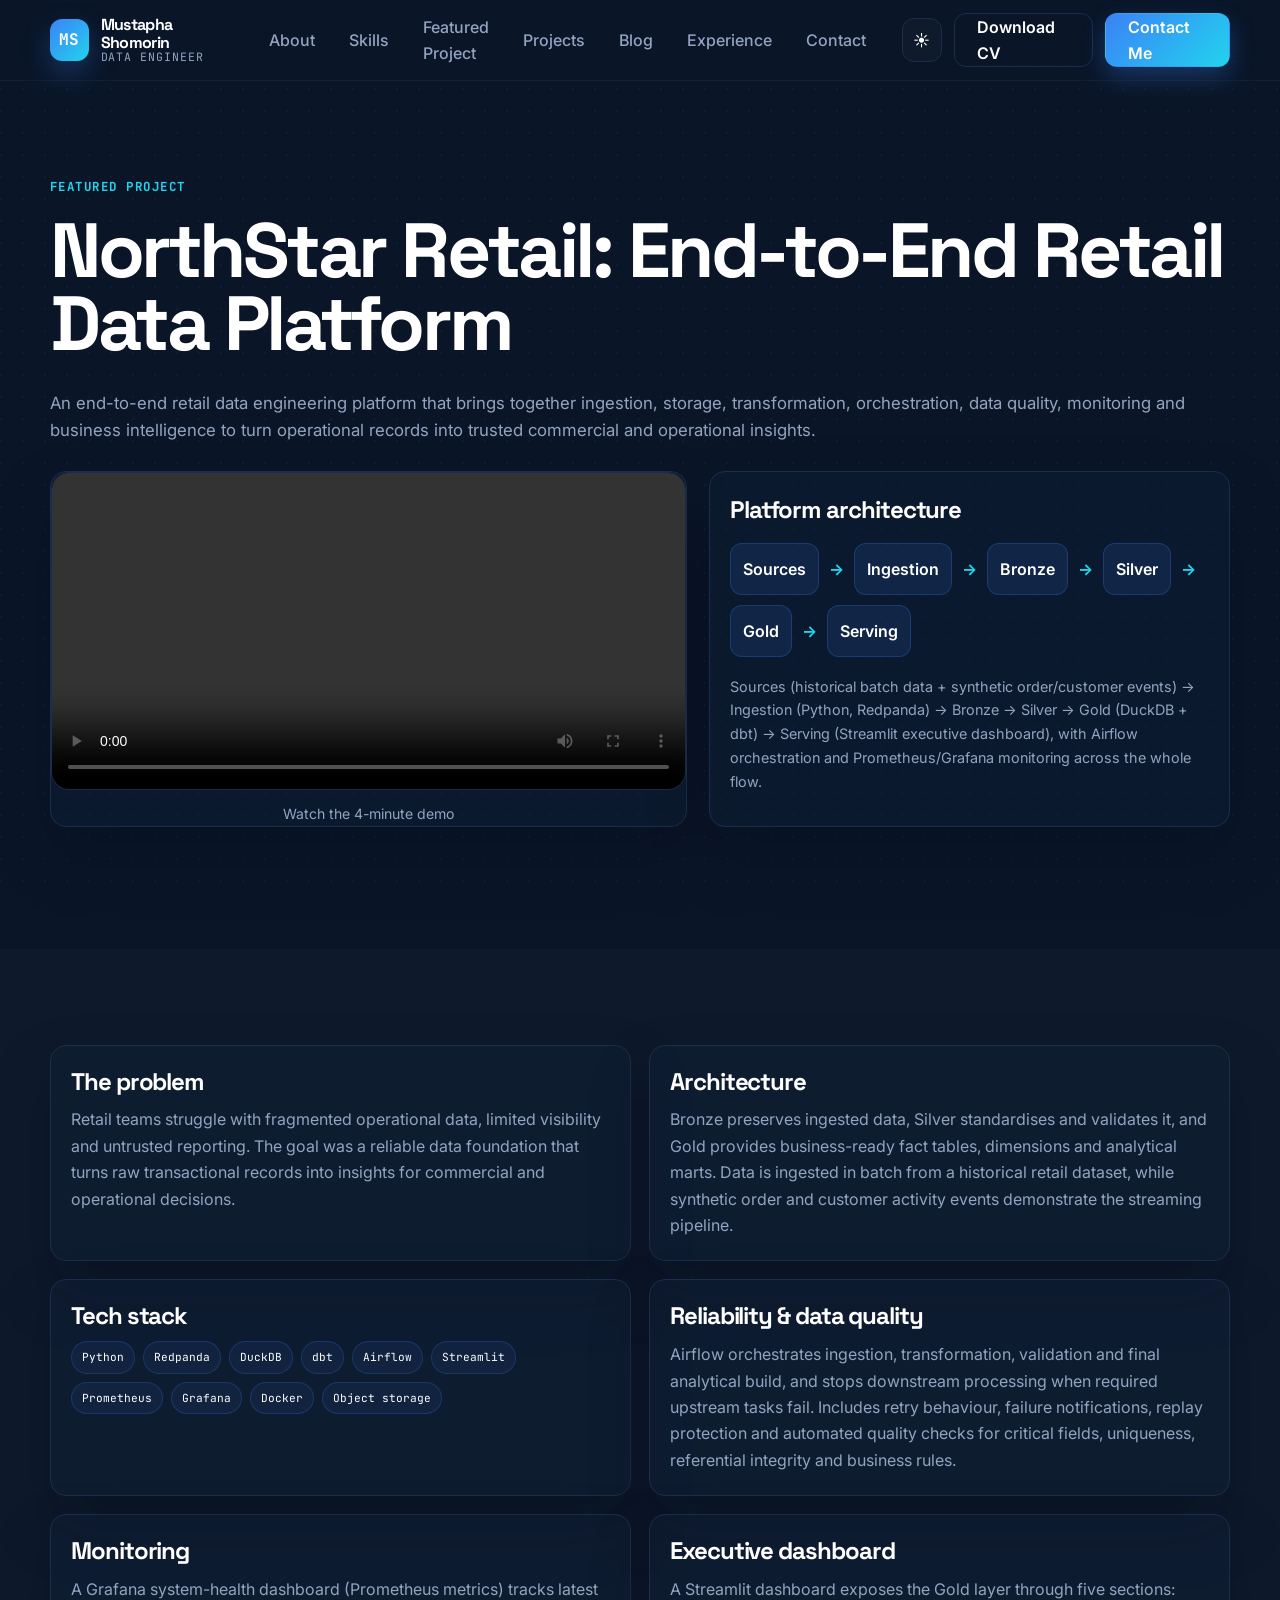
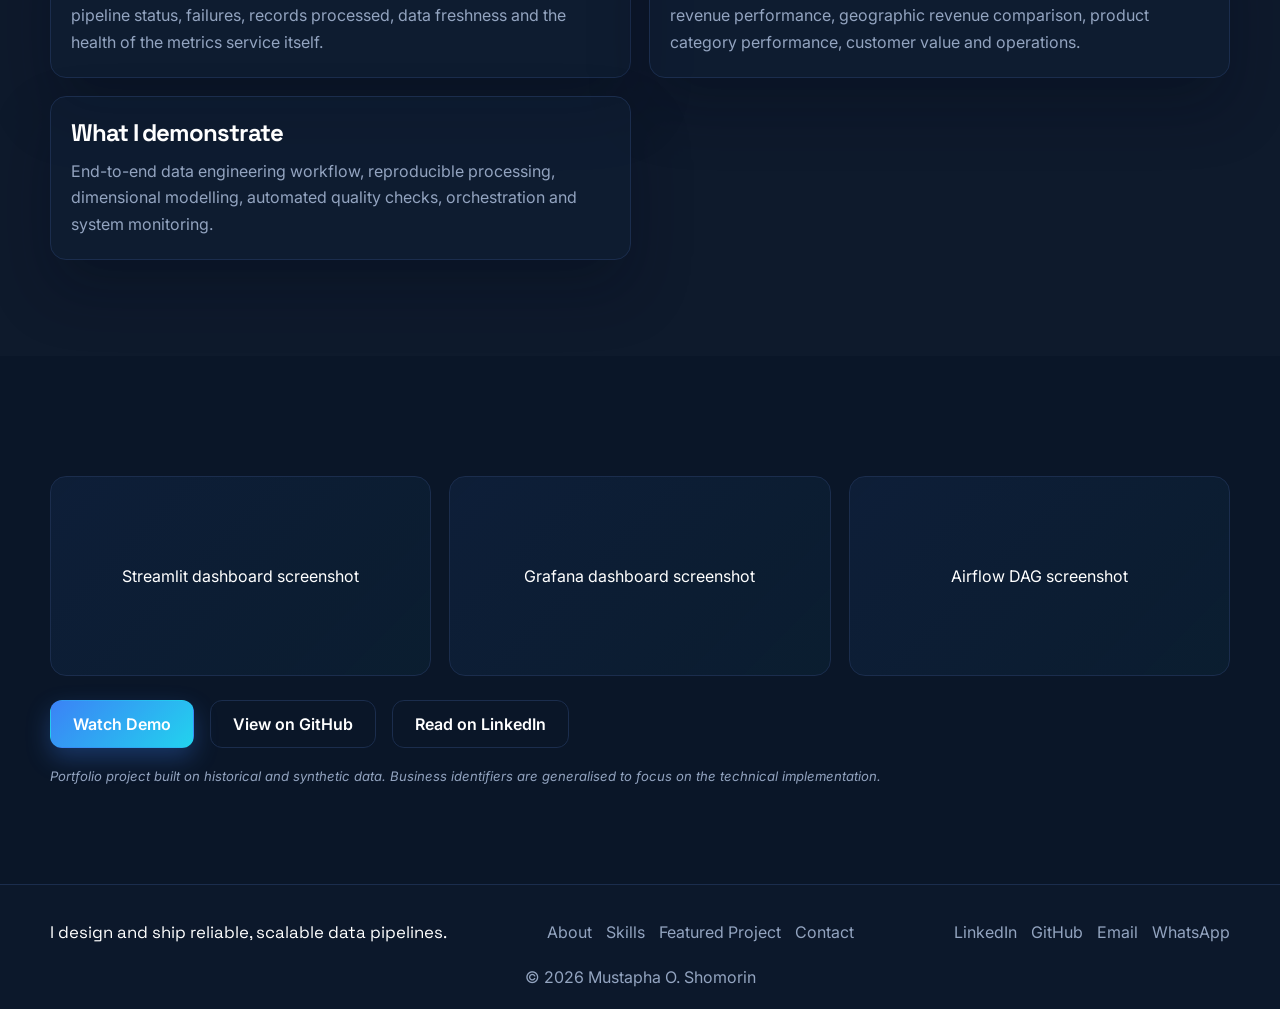
==== commit ea00d845: "Add data engineering blog page" ====
--- a/Pages/case-study.html
+++ b/Pages/case-study.html
@@ -29,6 +29,7 @@
             <li><a href="../index.html#skills">Skills</a></li>
             <li><a href="../index.html#featured" class="active">Featured Project</a></li>
             <li><a href="projects.html">Projects</a></li>
+            <li><a href="blog.html">Blog</a></li>
             <li><a href="../index.html#experience">Experience</a></li>
             <li><a href="../index.html#contact">Contact</a></li>
           </ul>
--- a/assests/style.css
+++ b/assests/style.css
@@ -826,6 +826,50 @@
   gap: 22px;
 }
 
+.blog-grid {
+  display: grid;
+  grid-template-columns: repeat(3, minmax(0, 1fr));
+  align-items: start;
+  gap: 22px;
+}
+
+.blog-card {
+  display: flex;
+  min-height: 100%;
+  flex-direction: column;
+  padding: 24px 22px;
+  border: 1px solid var(--border);
+  border-radius: var(--radius);
+  background: rgba(15, 31, 56, 0.42);
+  box-shadow: var(--shadow);
+}
+
+[data-theme='light'] .blog-card {
+  background: rgba(255, 255, 255, 0.9);
+}
+
+.blog-topic {
+  margin-bottom: 14px;
+  color: var(--cyan);
+  font-family: var(--mono);
+  font-size: 0.72rem;
+  text-transform: uppercase;
+}
+
+.blog-card h2 {
+  margin-bottom: 14px;
+  color: var(--text-strong);
+  font-family: var(--display);
+  font-size: 1.35rem;
+  line-height: 1.3;
+}
+
+.blog-card p {
+  margin-bottom: 14px;
+  color: var(--muted);
+  font-size: 0.95rem;
+}
+
 .project-card {
   overflow: hidden;
 }
@@ -1193,6 +1237,7 @@
   }
 
   .project-grid,
+  .blog-grid,
   .edu-grid {
     grid-template-columns: repeat(2, minmax(0, 1fr));
   }
@@ -1223,6 +1268,7 @@
   .impact-grid,
   .skills-grid,
   .project-grid,
+  .blog-grid,
   .edu-grid {
     grid-template-columns: 1fr;
   }
